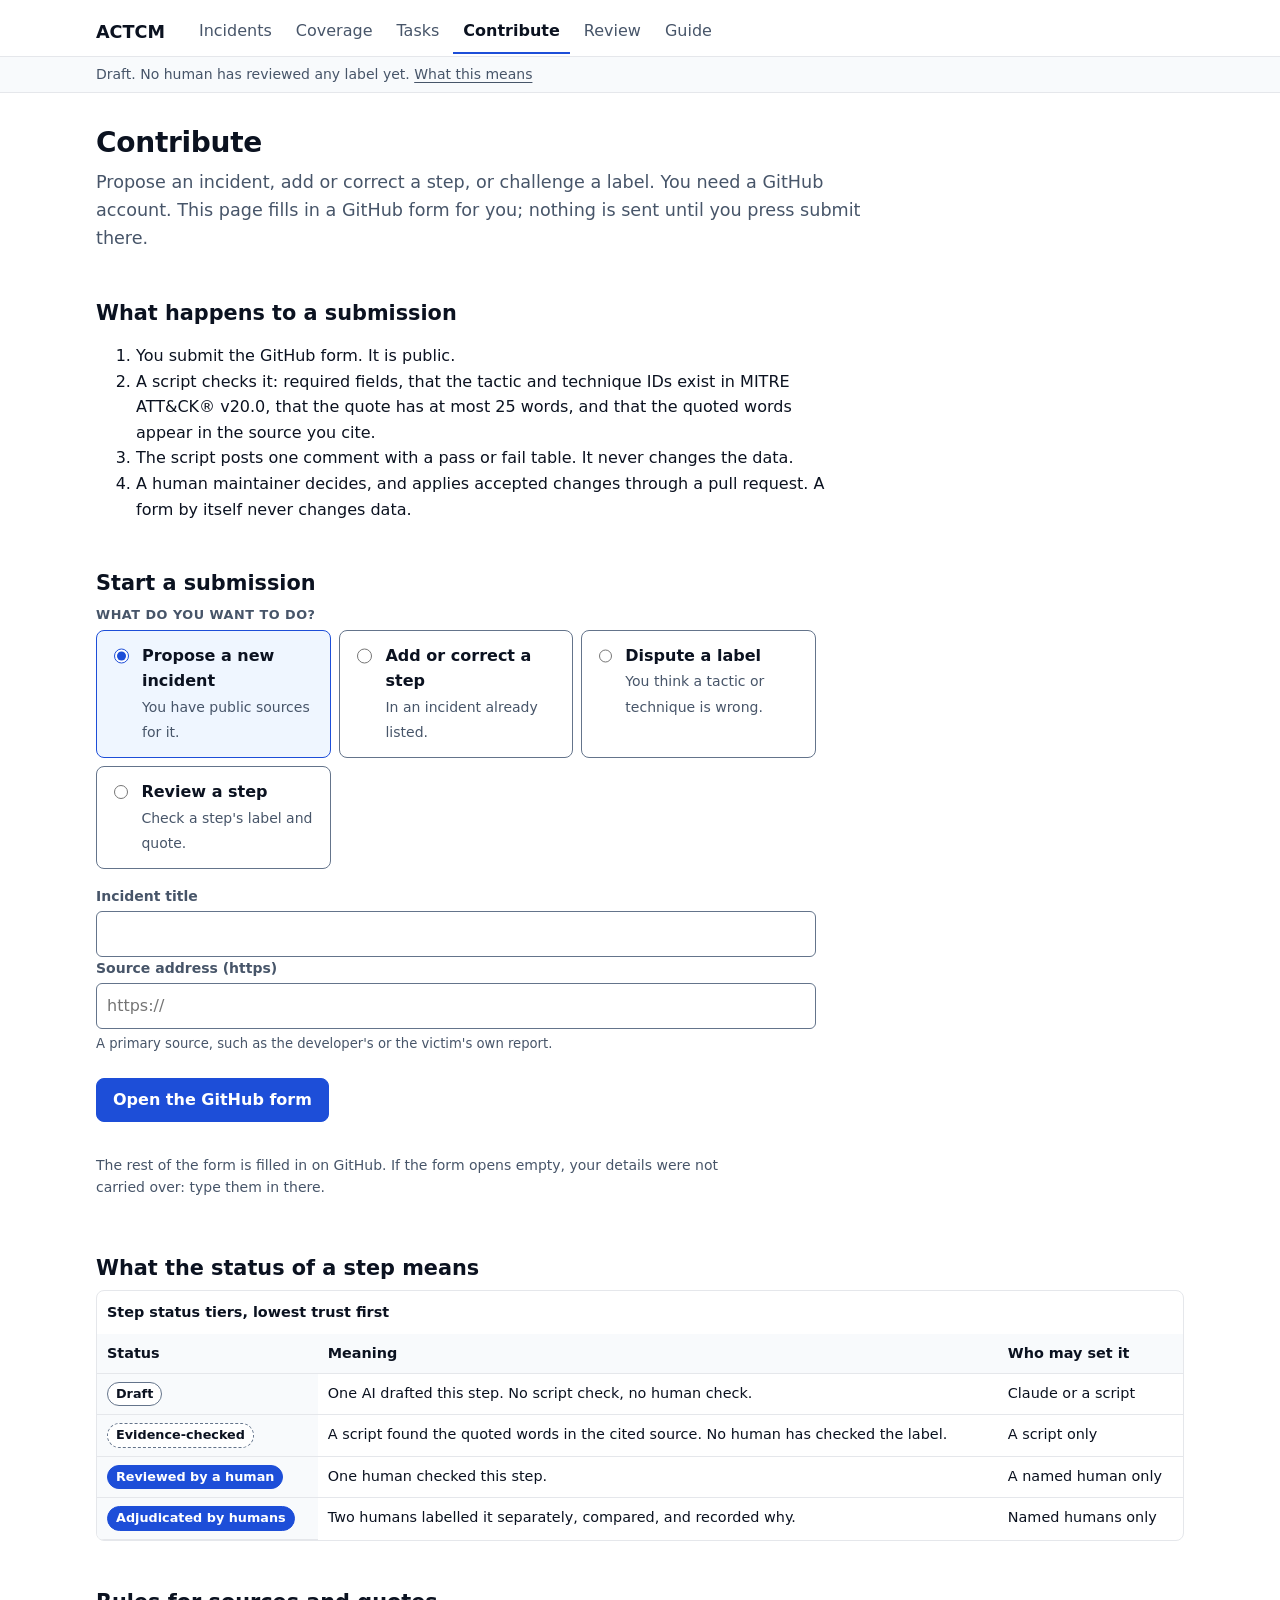
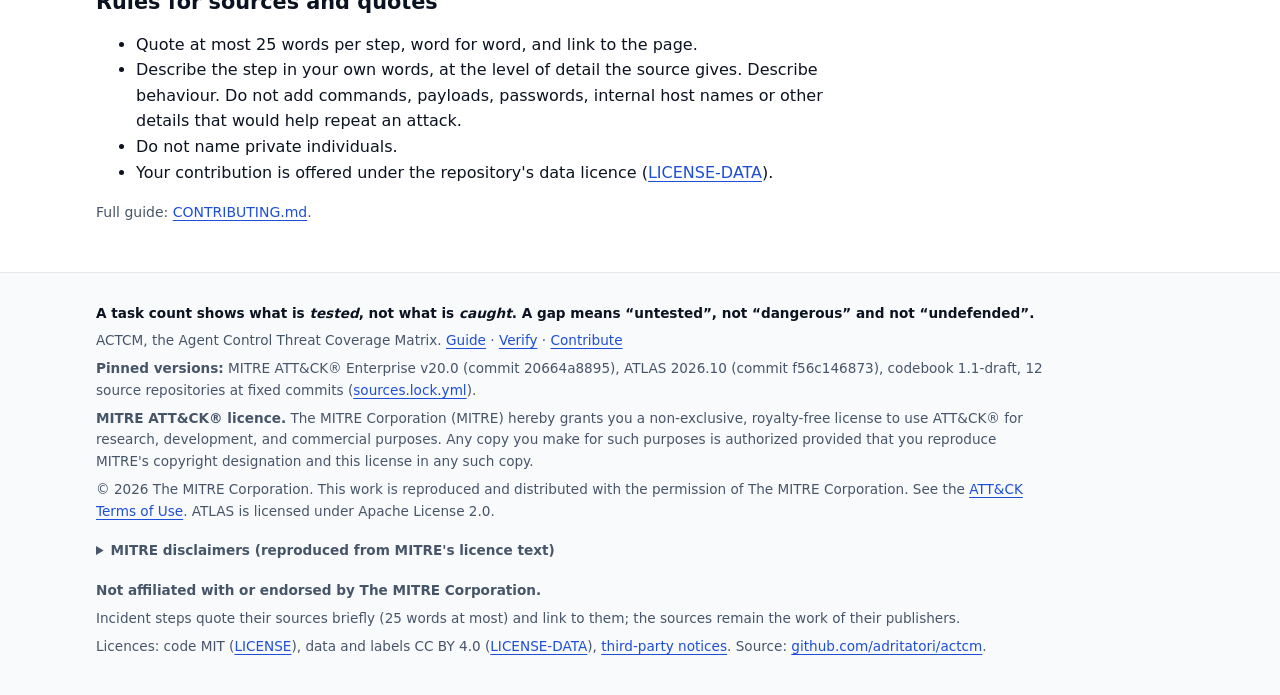
==== site/contribute.html @ 272191f4 "Phase 4: white redesign; Home, Incidents, Replay, Coverage, Contribute, Review pages; Explorer moved" ====
<!doctype html>
<html lang="en">
<head>
<meta charset="utf-8">
<meta name="viewport" content="width=device-width, initial-scale=1">
<title>ACTCM Contribute</title>
<meta name="description" content="Propose an incident, add a step or challenge a label.">
<link rel="stylesheet" href="assets/style.css">
</head>
<body>
<a class="skip" href="#main">Skip to the content</a>
<header class="site"><div class="wrap">
<a class="brand" href="index.html">ACTCM<small> What real AI agents did, against what safety tests check.</small></a>
<nav class="main" aria-label="Main"><ul><li><a href="incidents.html">Incidents</a></li><li><a href="coverage.html">Coverage</a></li><li><a href="explorer.html">Tasks</a></li><li><a href="contribute.html" aria-current="page">Contribute</a></li><li><a href="review.html">Review</a></li><li><a href="guide.html">Guide</a></li></ul></nav>
</div></header>
<div class="notice" role="note"><div class="wrap">Draft. No human has reviewed any label yet. <a href="guide.html#results">What this means</a></div></div>
<main id="main" class="wrap">

<h1>Contribute</h1>
<p class="lede">Propose an incident, add or correct a step, or challenge a label. You need a GitHub account. This page fills in a GitHub form for you; nothing is sent until you press submit there.</p>
<h2>What happens to a submission</h2>
<ol>
<li>You submit the GitHub form. It is public.</li>
<li>A script checks it: required fields, that the tactic and technique IDs exist in MITRE ATT&amp;CK® v20.0, that the quote has at most 25 words, and that the quoted words appear in the source you cite.</li>
<li>The script posts one comment with a pass or fail table. It never changes the data.</li>
<li>A human maintainer decides, and applies accepted changes through a pull request. A form by itself never changes data.</li>
</ol>
<h2>Start a submission</h2>
<form class="wizard" id="wizard" data-repo="adritatori/actcm" hidden>
<fieldset><legend>What do you want to do?</legend><div class="choices">
<label><input type="radio" name="kind" value="incident-new.yml" checked><span><strong>Propose a new incident</strong><br><span class="small">You have public sources for it.</span></span></label>
<label><input type="radio" name="kind" value="incident-step.yml"><span><strong>Add or correct a step</strong><br><span class="small">In an incident already listed.</span></span></label>
<label><input type="radio" name="kind" value="step-dispute.yml"><span><strong>Dispute a label</strong><br><span class="small">You think a tactic or technique is wrong.</span></span></label>
<label><input type="radio" name="kind" value="step-review.yml"><span><strong>Review a step</strong><br><span class="small">Check a step's label and quote.</span></span></label>
</div></fieldset>
<div data-for="incident-new.yml">
<div class="field"><label for="w-title">Incident title</label><input type="text" id="w-title" data-field="incident_title" maxlength="140"></div>
<div class="field"><label for="w-sources">Source address (https)</label><input type="url" id="w-sources" data-field="sources" placeholder="https://"><span class="hint">A primary source, such as the developer's or the victim's own report.</span></div>
</div>
<div data-for="incident-step.yml" hidden>
<div class="field"><label for="w-inc">Incident</label><select id="w-inc" data-field="incident_id"><option value="hf-2026-07">Hugging Face intrusion by an agent in an OpenAI evaluation</option><option value="anthropic-pypi-2026">Malicious package published to PyPI by Claude Mythos 5 during an evaluation</option><option value="aisi-2026-07">UK AISI incident INC-2026-07-28-01: unsanctioned agent actions during cyber testing</option></select></div>
<div class="field"><label for="w-quote">Quote from the source (at most 25 words)</label><input type="text" id="w-quote" data-field="quote" maxlength="400"><span class="hint" id="w-quote-n" aria-live="polite"></span></div>
<div class="field"><label for="w-src">Source address (https)</label><input type="url" id="w-src" data-field="source" placeholder="https://"></div>
<div class="field"><label for="w-tac">Proposed tactic</label><select id="w-tac" data-field="tactic"><option value="">Choose</option><option value="TA0043">TA0043 Reconnaissance</option><option value="TA0042">TA0042 Resource Development</option><option value="TA0001">TA0001 Initial Access</option><option value="TA0002">TA0002 Execution</option><option value="TA0003">TA0003 Persistence</option><option value="TA0004">TA0004 Privilege Escalation</option><option value="TA0005">TA0005 Stealth</option><option value="TA0112">TA0112 Defense Impairment</option><option value="TA0006">TA0006 Credential Access</option><option value="TA0007">TA0007 Discovery</option><option value="TA0008">TA0008 Lateral Movement</option><option value="TA0009">TA0009 Collection</option><option value="TA0011">TA0011 Command and Control</option><option value="TA0010">TA0010 Exfiltration</option><option value="TA0040">TA0040 Impact</option></select></div>
</div>
<div data-for="step-dispute.yml" hidden>
<div class="field"><label for="w-sid">Step</label><input type="text" id="w-sid" data-field="step_id" placeholder="hf-2026-07/s17"><span class="hint">Incident id, a slash, then the step id. It is shown on every step.</span></div>
<div class="field"><label for="w-ptac">Tactic you propose</label><select id="w-ptac" data-field="proposed_tactic"><option value="">Choose</option><option value="TA0043">TA0043 Reconnaissance</option><option value="TA0042">TA0042 Resource Development</option><option value="TA0001">TA0001 Initial Access</option><option value="TA0002">TA0002 Execution</option><option value="TA0003">TA0003 Persistence</option><option value="TA0004">TA0004 Privilege Escalation</option><option value="TA0005">TA0005 Stealth</option><option value="TA0112">TA0112 Defense Impairment</option><option value="TA0006">TA0006 Credential Access</option><option value="TA0007">TA0007 Discovery</option><option value="TA0008">TA0008 Lateral Movement</option><option value="TA0009">TA0009 Collection</option><option value="TA0011">TA0011 Command and Control</option><option value="TA0010">TA0010 Exfiltration</option><option value="TA0040">TA0040 Impact</option></select></div>
</div>
<div data-for="step-review.yml" hidden>
<div class="field"><label for="w-rsid">Step</label><input type="text" id="w-rsid" data-field="step_id" placeholder="hf-2026-07/s17"><span class="hint">Or pick a step from the <a href="review.html">review queue</a>, which fills this in.</span></div>
</div>
<p><a class="btn primary" id="w-go" href="https://github.com/adritatori/actcm/issues/new?template=incident-new.yml">Open the GitHub form</a></p>
<p class="small">The rest of the form is filled in on GitHub. If the form opens empty, your details were not carried over: type them in there.</p>
</form>
<div id="wizard-plain">
<p>Open a form directly:</p>
<ul>
<li><a href="https://github.com/adritatori/actcm/issues/new?template=incident-new.yml">Propose a new incident</a></li>
<li><a href="https://github.com/adritatori/actcm/issues/new?template=incident-step.yml">Add or correct a step</a></li>
<li><a href="https://github.com/adritatori/actcm/issues/new?template=step-dispute.yml">Dispute a label</a></li>
<li><a href="https://github.com/adritatori/actcm/issues/new?template=step-review.yml">Review a step</a></li>
</ul>
</div>
<h2>What the status of a step means</h2>
<div class="tablewrap"><table><caption>Step status tiers, lowest trust first</caption>
<thead><tr><th scope="col">Status</th><th scope="col">Meaning</th><th scope="col">Who may set it</th></tr></thead><tbody><tr><th scope="row"><span class="badge t-draft_needs_human_review" title="One AI drafted this step. No script check, no human check.">Draft</span></th><td>One AI drafted this step. No script check, no human check.</td><td>Claude or a script</td></tr><tr><th scope="row"><span class="badge t-evidence_checked" title="A script found the quoted words in the cited source. No human has checked the label.">Evidence-checked</span></th><td>A script found the quoted words in the cited source. No human has checked the label.</td><td>A script only</td></tr><tr><th scope="row"><span class="badge t-reviewed" title="One human checked this step.">Reviewed by a human</span></th><td>One human checked this step.</td><td>A named human only</td></tr><tr><th scope="row"><span class="badge t-adjudicated" title="Two humans labelled it separately, compared, and recorded why.">Adjudicated by humans</span></th><td>Two humans labelled it separately, compared, and recorded why.</td><td>Named humans only</td></tr></tbody></table></div>
<h2>Rules for sources and quotes</h2>
<ul>
<li>Quote at most 25 words per step, word for word, and link to the page.</li>
<li>Describe the step in your own words, at the level of detail the source gives. Describe behaviour. Do not add commands, payloads, passwords, internal host names or other details that would help repeat an attack.</li>
<li>Do not name private individuals.</li>
<li>Your contribution is offered under the repository's data licence (<a href="https://github.com/adritatori/actcm/blob/main/LICENSE-DATA">LICENSE-DATA</a>).</li>
</ul>
<p class="small">Full guide: <a href="https://github.com/adritatori/actcm/blob/main/CONTRIBUTING.md">CONTRIBUTING.md</a>.</p>

</main>
<footer class="site"><div class="wrap">
<p class="warn">A task count shows what is <em>tested</em>, not what is <em>caught</em>. A gap means &ldquo;untested&rdquo;, not &ldquo;dangerous&rdquo; and not &ldquo;undefended&rdquo;.</p>
<p>ACTCM, the Agent Control Threat Coverage Matrix. <a href="guide.html">Guide</a> · <a href="verify.html">Verify</a> · <a href="contribute.html">Contribute</a></p>
<p><strong>Pinned versions:</strong> MITRE ATT&amp;CK® Enterprise v20.0 (commit 20664a8895), ATLAS 2026.10 (commit f56c146873), codebook 1.1-draft, 12 source repositories at fixed commits (<a href="https://github.com/adritatori/actcm/blob/main/data/sources.lock.yml">sources.lock.yml</a>).</p>
<p><strong>MITRE ATT&amp;CK® licence.</strong> The MITRE Corporation (MITRE) hereby grants you a non-exclusive, royalty-free license to use ATT&amp;CK® for research, development, and commercial purposes. Any copy you make for such purposes is authorized provided that you reproduce MITRE&#x27;s copyright designation and this license in any such copy.</p>
<p>© 2026 The MITRE Corporation. This work is reproduced and distributed with the permission of The MITRE Corporation. See the <a href="https://attack.mitre.org/resources/legal-and-branding/terms-of-use/">ATT&amp;CK Terms of Use</a>. ATLAS is licensed under Apache License 2.0.</p>
<details><summary>MITRE disclaimers (reproduced from MITRE's licence text)</summary><p>MITRE does not claim ATT&amp;CK enumerates all possibilities for the types of actions and behaviors documented as part of its adversary model and framework of techniques. Using the information contained within ATT&amp;CK to address or cover full categories of techniques will not guarantee full defensive coverage as there may be undisclosed techniques or variations on existing techniques not documented by ATT&amp;CK.</p><p>ALL DOCUMENTS AND THE INFORMATION CONTAINED THEREIN ARE PROVIDED ON AN &quot;AS IS&quot; BASIS AND THE CONTRIBUTOR, THE ORGANIZATION HE/SHE REPRESENTS OR IS SPONSORED BY (IF ANY), THE MITRE CORPORATION, ITS BOARD OF TRUSTEES, OFFICERS, AGENTS, AND EMPLOYEES, DISCLAIM ALL WARRANTIES, EXPRESS OR IMPLIED, INCLUDING BUT NOT LIMITED TO ANY WARRANTY THAT THE USE OF THE INFORMATION THEREIN WILL NOT INFRINGE ANY RIGHTS OR ANY IMPLIED WARRANTIES OF MERCHANTABILITY OR FITNESS FOR A PARTICULAR PURPOSE.</p></details>
<p><strong>Not affiliated with or endorsed by The MITRE Corporation.</strong></p>
<p>Incident steps quote their sources briefly (25 words at most) and link to them; the sources remain the work of their publishers.</p>
<p>Licences: code MIT (<a href="https://github.com/adritatori/actcm/blob/main/LICENSE">LICENSE</a>), data and labels CC BY 4.0 (<a href="https://github.com/adritatori/actcm/blob/main/LICENSE-DATA">LICENSE-DATA</a>), <a href="https://github.com/adritatori/actcm/blob/main/THIRD_PARTY_NOTICES.md">third-party notices</a>. Source: <a href="https://github.com/adritatori/actcm">github.com/adritatori/actcm</a>.</p>
</div></footer>
<script type="module" src="assets/contribute.js"></script>
</body>
</html>
---- site/assets/style.css ----
/* ACTCM site styles. White, calm, one accent colour. Light theme only. No external fonts, no frameworks. */
:root {
  --bg: #ffffff; --surface: #ffffff; --surface-2: #f8fafc; --ink: #0b1220; --muted: #475569;
  --line: #e5e7eb; --line-strong: #64748b; --accent: #1d4ed8; --accent-ink: #ffffff; --accent-soft: #eff6ff;
  --warn-bg: #fffbeb; --warn-ink: #78350f; --warn-line: #b45309; --focus: #1d4ed8; --link: #1d4ed8;
  --bar: #1d4ed8; --hatch: #cbd5e1; --gap-ink: #b91c1c; --notice-bg: #f8fafc; --notice-ink: #475569;
  --v-tech: #047857; --v-tech-bg: #ecfdf5; --v-tactic: #b45309; --v-tactic-bg: #fffbeb;
  --v-none: #b91c1c; --v-none-bg: #fef2f2; --v-unclear: #475569; --v-unclear-bg: #f1f5f9;
  --radius: 8px; --gutter: 16px; --s1: 8px; --s2: 16px; --s3: 24px; --s4: 32px; --s6: 48px;
  --mono: ui-monospace, SFMono-Regular, Menlo, Consolas, monospace;
  color-scheme: light;
}
* { box-sizing: border-box; }
[hidden] { display: none !important; }
html { -webkit-text-size-adjust: 100%; }
body { margin: 0; background: var(--bg); color: var(--ink);
  font: 16px/1.6 ui-sans-serif, system-ui, -apple-system, "Segoe UI", Roboto, "Helvetica Neue", Arial, sans-serif;
  overflow-wrap: anywhere; }
a { color: var(--link); text-underline-offset: 3px; }
a:hover { text-decoration-thickness: 2px; }
:focus-visible { outline: 3px solid var(--focus); outline-offset: 2px; border-radius: 3px; }
.skip { position: absolute; left: -999px; top: 0; background: var(--accent); color: var(--accent-ink); padding: 12px 16px; z-index: 10; }
.skip:focus { left: var(--gutter); top: 8px; }
.wrap { max-width: 1120px; margin: 0 auto; padding: 0 var(--gutter); }
/* header, nav, quiet draft notice */
header.site { background: var(--surface); border-bottom: 1px solid var(--line); }
header.site .wrap { display: flex; flex-wrap: wrap; align-items: center; gap: 0 24px; padding-top: 8px; padding-bottom: 0; }
.brand { font-weight: 600; font-size: 1.1rem; color: var(--ink); text-decoration: none; padding: 10px 0; }
.brand small { display: none; }
nav.main ul { list-style: none; display: flex; gap: 0 4px; margin: 0; padding: 0; flex-wrap: wrap; }
nav.main a { display: inline-flex; align-items: center; min-height: 44px; padding: 0 10px; color: var(--muted); text-decoration: none; border-bottom: 2px solid transparent; }
nav.main a[aria-current="page"] { border-bottom-color: var(--accent); color: var(--ink); font-weight: 600; }
nav.main a:hover { color: var(--ink); border-bottom-color: var(--line-strong); }
.notice { background: var(--notice-bg); color: var(--notice-ink); border-bottom: 1px solid var(--line); font-size: .875rem; padding: 6px 0; }
.notice a { color: var(--notice-ink); }
/* type */
h1 { font-size: 1.75rem; line-height: 1.25; margin: var(--s4) 0 var(--s1); font-weight: 600; letter-spacing: -.01em; }
h2 { font-size: 1.3rem; line-height: 1.3; margin: var(--s6) 0 var(--s1); font-weight: 600; }
h3 { font-size: 1.05rem; margin: var(--s3) 0 6px; font-weight: 600; }
p { margin: var(--s1) 0; }
p, li, dd, .lede { max-width: 70ch; }
.lede { font-size: 1.1rem; color: var(--muted); }
.small { font-size: .875rem; color: var(--muted); }
.mono, .sid { font-family: var(--mono); font-size: .875em; }
.card { background: var(--surface); border: 1px solid var(--line); border-radius: var(--radius); padding: var(--s2); }
.note { background: var(--accent-soft); border-left: 3px solid var(--accent); padding: 8px 12px; border-radius: 4px; }
.callout { background: var(--warn-bg); color: var(--warn-ink); border-left: 3px solid var(--warn-line); padding: 8px 12px; border-radius: 4px; }
details { margin: var(--s1) 0; }
summary { cursor: pointer; font-weight: 600; padding: 10px 0; }
/* jargon gloss: shown on hover and on keyboard focus */
.gloss { position: relative; border-bottom: 1px dotted var(--line-strong); cursor: help; }
.gloss:hover::after, .gloss:focus::after { content: attr(data-gloss); position: absolute; left: 0; top: 100%; z-index: 5; width: max-content; max-width: min(320px, 80vw);
  background: var(--ink); color: #ffffff; font-size: .85rem; font-weight: 400; line-height: 1.4; padding: 8px 10px; border-radius: 6px; margin-top: 4px; white-space: normal; }
/* controls */
.controls { display: flex; flex-wrap: wrap; gap: 12px 24px; margin: var(--s2) 0; align-items: flex-end; }
fieldset { border: 0; padding: 0; margin: 0; min-width: 0; }
legend { font-weight: 600; font-size: .8rem; color: var(--muted); padding: 0 0 4px; text-transform: uppercase; letter-spacing: .04em; }
.seg { display: inline-flex; flex-wrap: wrap; border: 1px solid var(--line-strong); border-radius: var(--radius); overflow: hidden; }
.seg label { position: relative; }
.seg input { position: absolute; opacity: 0; inset: 0; width: 100%; height: 100%; margin: 0; cursor: pointer; }
.seg span { display: block; padding: 9px 12px; background: var(--surface); color: var(--ink); font-size: .95rem; border-right: 1px solid var(--line); }
.seg label:last-child span { border-right: 0; }
.seg input:checked + span { background: var(--accent); color: var(--accent-ink); font-weight: 600; }
.seg input:checked + span::before { content: "\2713\00a0"; }
.seg input:focus-visible + span { outline: 3px solid var(--focus); outline-offset: -3px; }
.seg input:disabled + span { color: var(--muted); background: var(--surface-2); cursor: not-allowed; }
/* number strips */
.strip { display: grid; grid-template-columns: repeat(auto-fit, minmax(150px, 1fr)); gap: var(--s1); margin: var(--s2) 0; padding: 0; list-style: none; }
.strip li { background: var(--surface-2); border: 1px solid var(--line); border-radius: var(--radius); padding: 12px 14px; max-width: none; }
.strip .n { display: block; font-size: 1.75rem; font-weight: 600; line-height: 1.15; }
.strip .l { font-size: .875rem; color: var(--muted); }
.tiers { display: grid; grid-template-columns: repeat(auto-fit, minmax(190px, 1fr)); gap: var(--s1); margin: var(--s1) 0; padding: 0; list-style: none; }
.tiers li { border: 1px solid var(--line); background: var(--surface); border-radius: var(--radius); padding: 10px 12px; max-width: none; }
.tiers .n { font-size: 1.3rem; font-weight: 600; }
/* explorer matrix */
.matrix-scroll { padding-bottom: 8px; }
.matrix { display: grid; grid-template-columns: repeat(auto-fill, minmax(150px, 1fr)); gap: 6px; }
.tactic { background: var(--surface); border: 1px solid var(--line); border-radius: var(--radius); display: flex; flex-direction: column; min-width: 0; }
.tactic.gap { background-image: repeating-linear-gradient(135deg, var(--hatch) 0 2px, transparent 2px 9px); background-color: var(--v-none-bg); border-style: dashed; border-color: var(--v-none); }
.tactic h3 { margin: 0; font-size: .95rem; }
.tactic.gap h3, .tactic.gap .tcount { background: var(--v-none-bg); border-radius: 7px 7px 0 0; }
.tactic.gap .tcount { border-radius: 0; }
.tactic-btn { all: unset; box-sizing: border-box; display: block; width: 100%; cursor: pointer; padding: 8px 8px 4px; line-height: 1.25; font-weight: 600; }
.tactic-btn:focus-visible { outline: 3px solid var(--focus); outline-offset: -3px; }
.tactic-btn .tid { display: block; font-weight: 400; font-size: .78rem; color: var(--muted); font-family: var(--mono); }
.tcount { padding: 0 8px 6px; font-size: .9rem; }
.tcount strong { font-size: 1.5rem; font-weight: 600; }
.bar { height: 6px; background: var(--surface-2); border-radius: 3px; margin: 0 8px 6px; overflow: hidden; }
.bar > i { display: block; height: 100%; background: var(--bar); }
.gapnote { margin: 0 8px 8px; padding: 4px 6px; background: var(--surface); color: var(--gap-ink); border: 1px solid var(--v-none); border-radius: 6px; font-size: .82rem; font-weight: 600; }
ul.techs { list-style: none; margin: 0; padding: 0 6px 8px; display: flex; flex-direction: column; gap: 4px; }
.techbtn { all: unset; box-sizing: border-box; display: flex; justify-content: space-between; gap: 6px; width: 100%; cursor: pointer; padding: 6px 7px; border: 1px solid var(--line); border-radius: 6px; background: var(--surface); font-size: .8rem; line-height: 1.25; }
.techbtn:hover { border-color: var(--accent); background: var(--accent-soft); }
.techbtn:focus-visible { outline: 3px solid var(--focus); outline-offset: 1px; }
.techbtn b { flex: none; min-width: 1.6em; text-align: right; }
.techbtn.alt { border-style: dashed; color: var(--muted); }
/* panels and detail lists */
.panel { margin: var(--s2) 0; }
.panel:empty { display: none; }
.panel h2 { margin-top: 0; }
.panel ul.tasklist { list-style: none; padding: 0; margin: 8px 0; display: grid; gap: 4px; }
.linkbtn { all: unset; cursor: pointer; color: var(--link); text-decoration: underline; text-underline-offset: 3px; }
.linkbtn:focus-visible { outline: 3px solid var(--focus); outline-offset: 2px; }
dl.detail { display: grid; grid-template-columns: minmax(110px, 170px) 1fr; gap: 6px 14px; margin: 8px 0; }
dl.detail dt { font-weight: 600; color: var(--muted); font-size: .875rem; }
dl.detail dd { margin: 0; }
.badge { display: inline-block; padding: 1px 8px; border-radius: 999px; border: 1px solid var(--line-strong); font-size: .8rem; font-weight: 600; white-space: nowrap; background: var(--surface); }
.badge.t-ai_cross_checked, .badge.t-evidence_checked { border-style: dashed; }
.badge.t-reviewed, .badge.t-adjudicated { background: var(--accent); color: var(--accent-ink); border-color: var(--accent); }
.badge.flag { border-color: var(--warn-line); background: var(--warn-bg); color: var(--warn-ink); }
.chip { display: inline-block; padding: 2px 10px; border-radius: 6px; background: var(--surface-2); border: 1px solid var(--line); font-size: .85rem; color: var(--muted); }
/* verdicts: colour + icon + words, never colour alone */
.v { display: inline-block; padding: 2px 10px; border-radius: 999px; font-size: .85rem; font-weight: 600; white-space: nowrap; }
.ico { display: inline-block; width: 11px; height: 11px; border-radius: 50%; border: 2px solid currentColor; vertical-align: -1px; font-size: 9px; line-height: 7px; text-align: center; font-weight: 700; }
.ico-tested_technique { background: currentColor; color: var(--v-tech); }
.ico-tested_tactic_only { background: linear-gradient(90deg, currentColor 50%, transparent 50%); color: var(--v-tactic); }
.ico-not_tested { background: transparent; color: var(--v-none); }
.ico-unclear { background: transparent; color: var(--v-unclear); }
.ico-unclear::before { content: "?"; }
.v-tested_technique { color: var(--v-tech); background: var(--v-tech-bg); }
.v-tested_tactic_only { color: var(--v-tactic); background: var(--v-tactic-bg); }
.v-not_tested { color: var(--v-none); background: var(--v-none-bg); }
.v-unclear { color: var(--v-unclear); background: var(--v-unclear-bg); }
/* tables */
.tools { display: flex; flex-wrap: wrap; gap: 8px 16px; align-items: flex-end; margin: var(--s1) 0; }
.tools label, .field label { font-size: .875rem; font-weight: 600; color: var(--muted); display: block; }
input[type="search"], input[type="text"], input[type="url"], select, textarea { font: inherit; padding: 9px 10px; min-height: 44px; border: 1px solid var(--line-strong); border-radius: 6px; background: var(--surface); color: var(--ink); max-width: 100%; }
textarea { width: 100%; min-height: 88px; }
.tablewrap { overflow-x: auto; border: 1px solid var(--line); border-radius: var(--radius); background: var(--surface); }
table { border-collapse: collapse; width: 100%; font-size: .9rem; }
th, td { text-align: left; padding: 8px 10px; border-bottom: 1px solid var(--line); vertical-align: top; }
th { background: var(--surface-2); position: sticky; top: 0; font-weight: 600; }
tr:last-child td { border-bottom: 0; }
caption { text-align: left; padding: 10px; font-weight: 600; }
td.num, th.num { text-align: right; font-variant-numeric: tabular-nums; white-space: nowrap; }
.btns { display: flex; flex-wrap: wrap; gap: 8px; margin: var(--s2) 0; }
.btn, button.btn { display: inline-flex; align-items: center; justify-content: center; min-height: 44px; padding: 0 16px; border: 1px solid var(--line-strong); border-radius: var(--radius); background: var(--surface); color: var(--ink); font: inherit; font-weight: 600; text-decoration: none; cursor: pointer; }
.btn:hover { background: var(--surface-2); }
.btn.primary { background: var(--accent); color: var(--accent-ink); border-color: var(--accent); }
.btn.primary:hover { background: #1e40af; }
.btn[aria-pressed="true"] { background: var(--accent-soft); border-color: var(--accent); color: var(--accent); }
.pending { color: var(--muted); font-size: .85rem; }
/* home */
.story { list-style: none; padding: 0; margin: var(--s3) 0; counter-reset: s; display: grid; gap: 6px; }
.story li { counter-increment: s; padding-left: 36px; position: relative; font-size: 1.05rem; }
.story li::before { content: counter(s); position: absolute; left: 0; top: 2px; width: 24px; height: 24px; border-radius: 50%; background: var(--surface-2); border: 1px solid var(--line); color: var(--muted); font-size: .8rem; font-weight: 600; display: flex; align-items: center; justify-content: center; }
.cards { display: grid; grid-template-columns: repeat(auto-fit, minmax(260px, 1fr)); gap: var(--s2); margin: var(--s2) 0; padding: 0; list-style: none; }
.cards > li { max-width: none; }
.cards .card { height: 100%; display: flex; flex-direction: column; gap: 8px; }
.cards .card h3 { margin: 0; font-size: 1.05rem; }
.cards .card h3 a { color: var(--ink); text-decoration: none; }
.cards .card h3 a:hover { color: var(--link); text-decoration: underline; }
.cards .card p { margin: 0; }
.cards .card .meta { margin-top: auto; display: flex; flex-wrap: wrap; gap: 6px; align-items: center; }
.feed { list-style: none; padding: 0; margin: var(--s1) 0; }
.feed li { padding: 8px 0; border-bottom: 1px solid var(--line); font-size: .9rem; max-width: none; }
.feed time { color: var(--muted); font-family: var(--mono); font-size: .85em; margin-right: 8px; }
.limits { background: var(--surface-2); border: 1px solid var(--line); border-radius: var(--radius); padding: 12px 16px 12px 36px; margin: var(--s2) 0; }
.limits li { margin: 4px 0; font-size: .925rem; max-width: 80ch; }
/* replay */
.replay-head .meta { display: flex; flex-wrap: wrap; gap: 6px 10px; align-items: center; color: var(--muted); font-size: .925rem; }
.player { display: flex; flex-wrap: wrap; gap: 8px 12px; align-items: center; margin: var(--s2) 0; padding: 10px 12px; background: var(--surface-2); border: 1px solid var(--line); border-radius: var(--radius); }
.player input[type="range"] { flex: 1 1 160px; min-width: 120px; min-height: 44px; accent-color: var(--accent); }
.player .pos { font-variant-numeric: tabular-nums; color: var(--muted); font-size: .9rem; min-width: 9ch; }
.filters { display: flex; flex-wrap: wrap; gap: 8px 16px; align-items: flex-end; margin: var(--s1) 0 var(--s2); }
.filters .check { display: inline-flex; align-items: center; gap: 8px; min-height: 44px; font-size: .925rem; }
.filters input[type="checkbox"] { width: 20px; height: 20px; accent-color: var(--accent); }
.replay-grid { display: grid; grid-template-columns: minmax(0, 1.5fr) minmax(280px, 1fr); gap: var(--s2); align-items: start; }
.ladder-wrap { display: flex; border: 1px solid var(--line); border-radius: var(--radius); background: var(--surface); overflow: hidden; }
.ladder-wrap > svg.labels { flex: none; border-right: 1px solid var(--line); }
.ladder-scroll { overflow-x: auto; flex: 1 1 auto; min-width: 0; }
svg.ladder { display: block; font: 12px ui-sans-serif, system-ui, sans-serif; }
.ladder .lane-bg { fill: #ffffff; }
.ladder .lane:nth-child(even) .lane-bg { fill: var(--surface-2); }
.ladder .lane.zero .lane-bg { fill: var(--v-none-bg); }
.ladder .lane-name { fill: var(--ink); }
.ladder .lane.zero .lane-name, .ladder .lane.zero .lane-n { fill: var(--v-none); font-weight: 600; }
.ladder .lane-n { fill: var(--muted); font-variant-numeric: tabular-nums; }
.ladder .lane-label:focus-visible { outline: 2px solid var(--focus); outline-offset: -2px; }
.ladder .sep { stroke: var(--line); }
.ladder .path { fill: none; stroke: var(--hatch); stroke-width: 1.5; }
.ladder .hit { fill: transparent; }
.ladder .dot { cursor: pointer; }
.ladder .dot .shape { stroke-width: 2; }
.ladder .dot.v-tested_technique .shape { fill: var(--v-tech); stroke: var(--v-tech); }
.ladder .dot.v-tested_tactic_only .shape { fill: #ffffff; stroke: var(--v-tactic); }
.ladder .dot.v-tested_tactic_only .half { fill: var(--v-tactic); }
.ladder .dot.v-not_tested .shape { fill: #ffffff; stroke: var(--v-none); stroke-width: 2.5; }
.ladder .dot.v-unclear .shape { fill: var(--v-unclear-bg); stroke: var(--v-unclear); }
.ladder .dot.v-unclear text { fill: var(--v-unclear); font-weight: 700; font-size: 11px; }
.ladder .dot.ph .shape { fill: var(--muted); stroke: var(--muted); }
.ladder .dot.ph-response .shape { fill: #ffffff; }
.ladder .ring { fill: none; stroke: var(--accent); stroke-width: 2.5; opacity: 0; }
.ladder .dot.current .ring { opacity: 1; }
.ladder .dot:focus-visible { outline: none; }
.ladder .dot:focus-visible .ring { opacity: 1; stroke-dasharray: 3 2; }
.ladder .dot.dim { opacity: .18; }
.lane-gloss { min-height: 1.6em; font-size: .875rem; color: var(--muted); margin: 6px 0 0; }
.legend { display: flex; flex-wrap: wrap; gap: 6px 10px; margin: 8px 0 0; padding: 0; list-style: none; font-size: .85rem; }
.legend li { max-width: none; }
.detail-card { border: 1px solid var(--line); border-radius: var(--radius); padding: var(--s2); background: var(--surface); position: sticky; top: 8px; }
.detail-card h2 { margin: 0 0 4px; font-size: 1.1rem; }
.detail-card blockquote { margin: 8px 0; padding: 8px 12px; border-left: 3px solid var(--line-strong); background: var(--surface-2); border-radius: 4px; font-size: .95rem; }
.detail-card blockquote footer { font-size: .85rem; color: var(--muted); margin-top: 4px; }
.detail-card .chips { display: flex; flex-wrap: wrap; gap: 6px; margin: 8px 0; }
.detail-card ul { padding-left: 18px; margin: 6px 0; font-size: .9rem; }
tr.step-row { cursor: pointer; }
tr.step-row.current td { background: var(--accent-soft); }
tr.step-row.current td:first-child { box-shadow: inset 3px 0 0 var(--accent); }
tr.step-row[hidden] { display: none; }
td q { quotes: "\201C" "\201D"; }
/* coverage */
.cov td .barrow { display: flex; align-items: center; gap: 8px; }
.cov .tbar { display: inline-block; height: 12px; background: var(--bar); border-radius: 2px; min-width: 0; }
.cov .tbar.step { background: repeating-linear-gradient(90deg, var(--line-strong) 0 3px, transparent 3px 6px); border-radius: 0; }
.cov .dots { display: inline-flex; flex-wrap: wrap; gap: 3px; vertical-align: middle; }
.cov tr.zero td:first-child { box-shadow: inset 3px 0 0 var(--v-none); }
/* contribute */
.wizard { display: grid; gap: var(--s2); max-width: 720px; }
.wizard .choices { display: grid; grid-template-columns: repeat(auto-fit, minmax(200px, 1fr)); gap: var(--s1); }
.wizard .choices label { display: flex; gap: 10px; align-items: flex-start; border: 1px solid var(--line-strong); border-radius: var(--radius); padding: 12px; cursor: pointer; min-height: 44px; }
.wizard .choices input { margin-top: 4px; accent-color: var(--accent); width: 18px; height: 18px; }
.wizard .choices label:has(input:checked) { border-color: var(--accent); background: var(--accent-soft); }
.field { display: grid; gap: 4px; }
.field input, .field select { width: 100%; }
.field .hint { font-size: .825rem; color: var(--muted); }
/* footer */
footer.site { margin-top: var(--s6); background: var(--surface-2); border-top: 1px solid var(--line); padding: var(--s3) 0 var(--s4); font-size: .85rem; color: var(--muted); }
footer.site p { margin: 6px 0; max-width: 110ch; }
footer.site .warn { font-weight: 600; color: var(--ink); }
/* guide / prose */
.prose { max-width: 78ch; }
.prose table { font-size: .92rem; }
.prose img { max-width: 100%; height: auto; border: 1px solid var(--line); border-radius: var(--radius); }
figure { margin: var(--s2) 0; }
figcaption { font-size: .875rem; color: var(--muted); }
dl.glossary dt { font-weight: 600; margin-top: 12px; }
dl.glossary dd { margin: 2px 0 0 0; }
.toc { columns: 2 220px; padding-left: 18px; }
.diagram { width: 100%; height: auto; background: var(--surface); border: 1px solid var(--line); border-radius: var(--radius); }
.diagram text { fill: var(--ink); font: 14px system-ui, sans-serif; }
.diagram .box { fill: var(--surface-2); stroke: var(--line-strong); stroke-width: 1.5; }
.diagram .hot { fill: var(--accent-soft); stroke: var(--accent); stroke-width: 2; }
.diagram .arrow { stroke: var(--line-strong); stroke-width: 2; fill: none; marker-end: url(#ah); }
.diagram #ah path { fill: var(--line-strong); }
pre { background: var(--surface-2); border: 1px solid var(--line); border-radius: var(--radius); padding: 10px 12px; overflow-x: auto; font-size: .85rem; max-width: 100%; }
code { font-family: var(--mono); font-size: .9em; background: var(--surface-2); padding: 0 4px; border-radius: 4px; }
pre code { background: none; padding: 0; }
/* phones: stack, no horizontal page scroll */
@media (max-width: 860px) {
  .replay-grid { grid-template-columns: minmax(0, 1fr); }
  .detail-card { position: static; }
}
@media (max-width: 760px) {
  .matrix { grid-template-columns: 1fr; }
  dl.detail { grid-template-columns: 1fr; gap: 0; }
  dl.detail dt { margin-top: 8px; }
  h1 { font-size: 1.45rem; margin-top: var(--s3); }
  h2 { margin-top: var(--s4); }
  nav.main a { padding: 0 8px; }
}
@media (prefers-reduced-motion: no-preference) {
  .bar > i { transition: width .15s; }
  .btn, nav.main a, .ladder .dot, .ladder .ring { transition: background-color .15s, border-color .15s, opacity .15s, color .15s; }
}
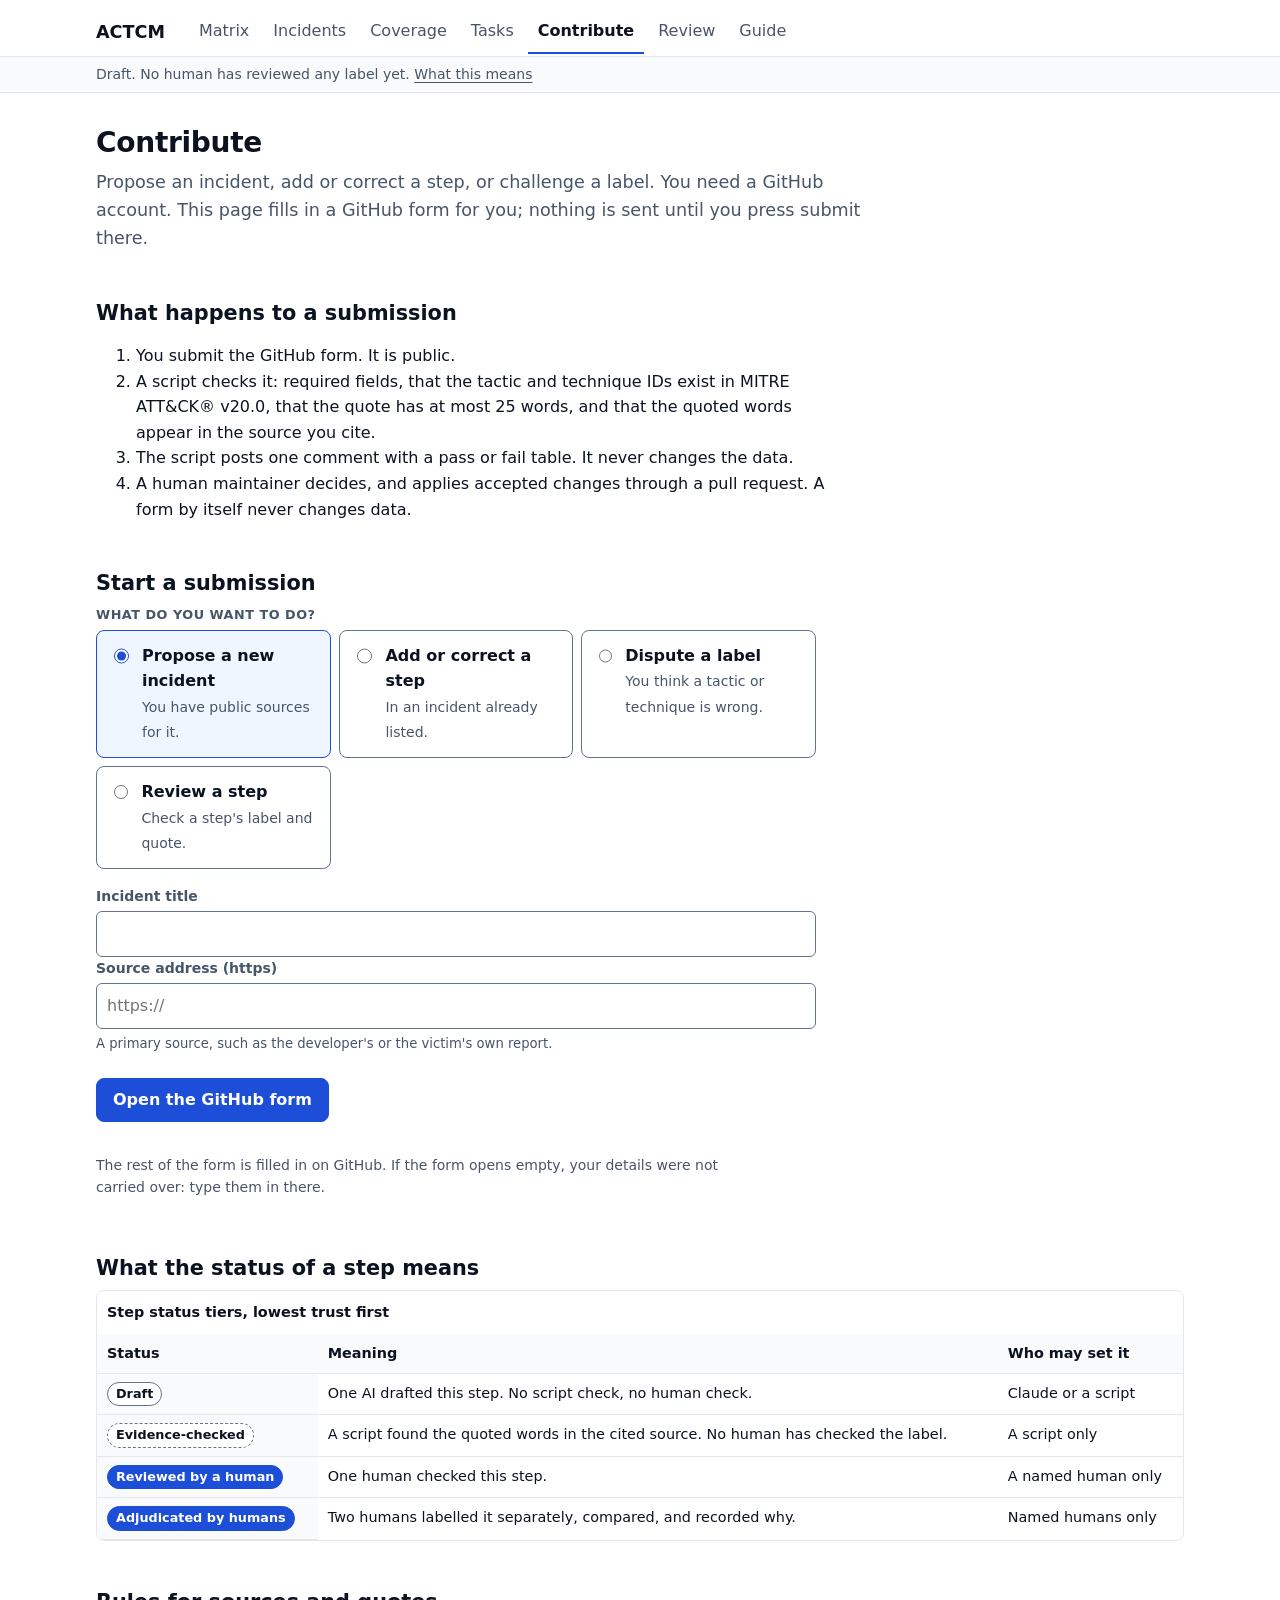
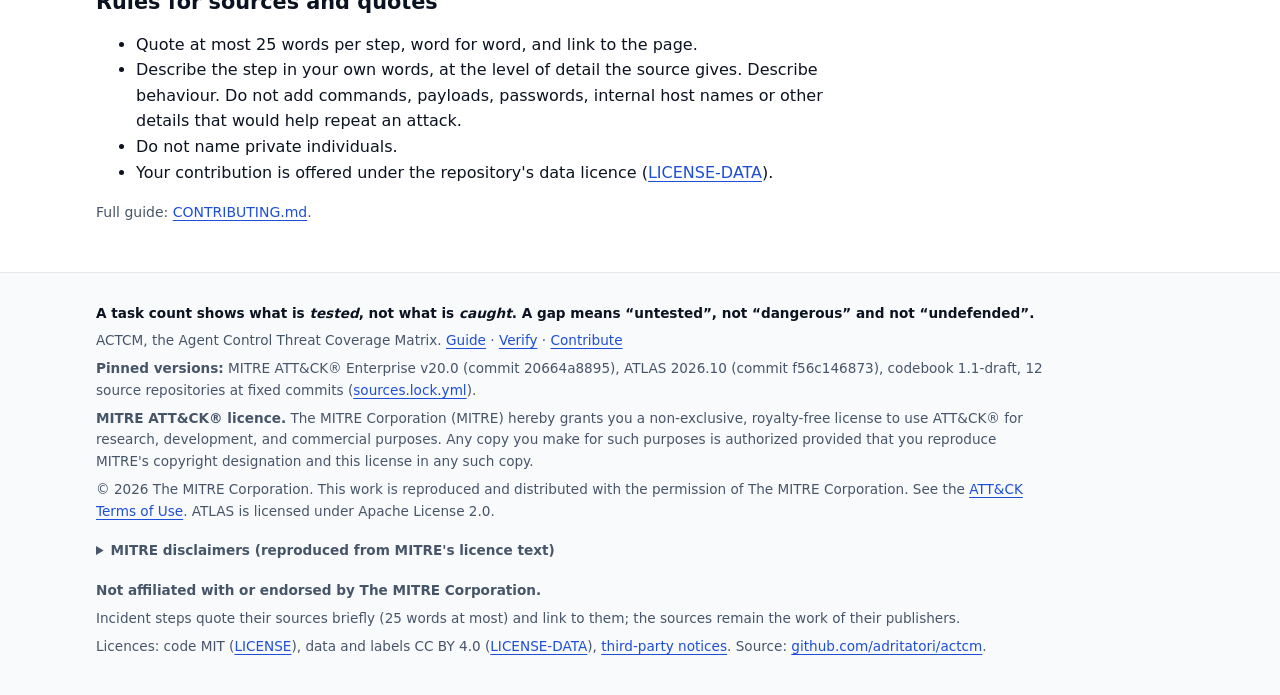
==== commit 8686901a: "Home page becomes a coverage matrix tool; check-your-own-coverage mode; step CSV and Navigator layer" ====
--- a/site/contribute.html
+++ b/site/contribute.html
@@ -11,7 +11,7 @@
 <a class="skip" href="#main">Skip to the content</a>
 <header class="site"><div class="wrap">
 <a class="brand" href="index.html">ACTCM<small> What real AI agents did, against what safety tests check.</small></a>
-<nav class="main" aria-label="Main"><ul><li><a href="incidents.html">Incidents</a></li><li><a href="coverage.html">Coverage</a></li><li><a href="explorer.html">Tasks</a></li><li><a href="contribute.html" aria-current="page">Contribute</a></li><li><a href="review.html">Review</a></li><li><a href="guide.html">Guide</a></li></ul></nav>
+<nav class="main" aria-label="Main"><ul><li><a href="index.html">Matrix</a></li><li><a href="incidents.html">Incidents</a></li><li><a href="coverage.html">Coverage</a></li><li><a href="explorer.html">Tasks</a></li><li><a href="contribute.html" aria-current="page">Contribute</a></li><li><a href="review.html">Review</a></li><li><a href="guide.html">Guide</a></li></ul></nav>
 </div></header>
 <div class="notice" role="note"><div class="wrap">Draft. No human has reviewed any label yet. <a href="guide.html#results">What this means</a></div></div>
 <main id="main" class="wrap">
@@ -38,7 +38,7 @@
 <div class="field"><label for="w-sources">Source address (https)</label><input type="url" id="w-sources" data-field="sources" placeholder="https://"><span class="hint">A primary source, such as the developer's or the victim's own report.</span></div>
 </div>
 <div data-for="incident-step.yml" hidden>
-<div class="field"><label for="w-inc">Incident</label><select id="w-inc" data-field="incident_id"><option value="hf-2026-07">Hugging Face intrusion by an agent in an OpenAI evaluation</option><option value="anthropic-pypi-2026">Malicious package published to PyPI by Claude Mythos 5 during an evaluation</option><option value="aisi-2026-07">UK AISI incident INC-2026-07-28-01: unsanctioned agent actions during cyber testing</option></select></div>
+<div class="field"><label for="w-inc">Incident</label><select id="w-inc" data-field="incident_id"><option value="hf-2026-07">Hugging Face intrusion by agents in an OpenAI evaluation</option><option value="anthropic-pypi-2026">Malicious package published to PyPI by Claude Mythos 5 during an evaluation</option><option value="aisi-2026-07">UK AISI incident INC-2026-07-28-01: unsanctioned agent actions during cyber testing</option></select></div>
 <div class="field"><label for="w-quote">Quote from the source (at most 25 words)</label><input type="text" id="w-quote" data-field="quote" maxlength="400"><span class="hint" id="w-quote-n" aria-live="polite"></span></div>
 <div class="field"><label for="w-src">Source address (https)</label><input type="url" id="w-src" data-field="source" placeholder="https://"></div>
 <div class="field"><label for="w-tac">Proposed tactic</label><select id="w-tac" data-field="tactic"><option value="">Choose</option><option value="TA0043">TA0043 Reconnaissance</option><option value="TA0042">TA0042 Resource Development</option><option value="TA0001">TA0001 Initial Access</option><option value="TA0002">TA0002 Execution</option><option value="TA0003">TA0003 Persistence</option><option value="TA0004">TA0004 Privilege Escalation</option><option value="TA0005">TA0005 Stealth</option><option value="TA0112">TA0112 Defense Impairment</option><option value="TA0006">TA0006 Credential Access</option><option value="TA0007">TA0007 Discovery</option><option value="TA0008">TA0008 Lateral Movement</option><option value="TA0009">TA0009 Collection</option><option value="TA0011">TA0011 Command and Control</option><option value="TA0010">TA0010 Exfiltration</option><option value="TA0040">TA0040 Impact</option></select></div>
--- a/site/assets/style.css
+++ b/site/assets/style.css
@@ -209,6 +209,46 @@
 tr.step-row.current td:first-child { box-shadow: inset 3px 0 0 var(--accent); }
 tr.step-row[hidden] { display: none; }
 td q { quotes: "\201C" "\201D"; }
+/* home: the coverage tool */
+.toolbar { display: flex; flex-wrap: wrap; gap: 8px 16px; align-items: flex-end; margin: var(--s2) 0 var(--s1); }
+.mine-tools { display: inline-flex; flex-wrap: wrap; gap: 8px; }
+.vh { position: absolute; width: 1px; height: 1px; overflow: hidden; clip-path: inset(50%); white-space: nowrap; }
+.key { display: inline-block; padding: 1px 8px; border-radius: 4px; font-size: .8rem; border: 1px solid var(--line); margin: 2px 2px 2px 0; }
+.k-gap { background: var(--v-none-bg); color: var(--v-none); border-color: var(--v-none); }
+.k-both { background: var(--v-tech-bg); color: var(--v-tech); border-color: var(--v-tech); }
+.k-tests_only { background: var(--surface-2); color: var(--muted); }
+.mx .thead { display: block; padding: 8px 8px 4px; line-height: 1.25; font-weight: 600; }
+.mx .thead .tid { display: block; font-weight: 400; font-size: .75rem; color: var(--muted); }
+ul.cells { list-style: none; margin: 0; padding: 0 6px 8px; display: flex; flex-direction: column; gap: 4px; }
+.cell { max-width: none; border: 1px solid var(--line); border-radius: 6px; background: var(--surface); }
+.cell.st-gap { background: var(--v-none-bg); border-color: var(--v-none); border-left-width: 4px; }
+.cell.st-both { background: var(--v-tech-bg); border-color: var(--v-tech); border-left-width: 4px; }
+.cell.st-tests_only { background: var(--surface-2); }
+.cellbtn { all: unset; box-sizing: border-box; display: block; width: 100%; cursor: pointer; padding: 6px 7px; font-size: .8rem; line-height: 1.3; min-height: 44px; }
+.cellbtn:focus-visible { outline: 3px solid var(--focus); outline-offset: 1px; border-radius: 4px; }
+.cellbtn .cnt { display: block; font-size: .75rem; color: var(--muted); margin-top: 2px; }
+.cell.st-gap .c-real { color: var(--v-none); font-weight: 600; }
+.cell.st-both .c-real { color: var(--v-tech); font-weight: 600; }
+.cellbtn .st-word { position: absolute; width: 1px; height: 1px; overflow: hidden; clip-path: inset(50%); }
+.cell.current { box-shadow: 0 0 0 2px var(--accent); }
+.mine { display: none; align-items: center; gap: 6px; padding: 4px 7px 6px; font-size: .78rem; min-height: 32px; cursor: pointer; }
+.mine input { width: 18px; height: 18px; accent-color: var(--accent); }
+.mine.all { padding: 0 8px 6px; color: var(--muted); }
+.mine-on .mine { display: flex; }
+.mine-on .cell.mine-yes { background: var(--accent-soft); border-color: var(--accent); }
+.mine-on .cell.mine-yes .c-real { color: var(--accent); }
+.mx.show-real .cell[data-steps="0"], .mx.show-gap .cell:not(.is-gap) { display: none; }
+.cell-detail h3 { margin-top: 0; }
+.cell-detail h4 { margin: 12px 0 4px; font-size: .9rem; }
+.cell-detail ul { padding-left: 18px; margin: 4px 0; }
+.cell-detail li { margin: 6px 0; font-size: .9rem; max-width: 90ch; }
+.gaplist { list-style: none; padding: 0; margin: var(--s1) 0; display: grid; gap: 8px; }
+.gaplist > li { max-width: none; border: 1px solid var(--line); border-left: 4px solid var(--v-none); border-radius: 6px; padding: 8px 12px; }
+.gaplist ul { margin: 4px 0 0; padding-left: 18px; font-size: .9rem; }
+.gaplist ul li { max-width: 95ch; }
+.uses { display: grid; grid-template-columns: repeat(auto-fit, minmax(240px, 1fr)); gap: var(--s2); margin: var(--s2) 0; }
+.uses h3 { margin: 0 0 4px; font-size: 1rem; }
+.uses p { margin: 0; font-size: .925rem; }
 /* coverage */
 .cov td .barrow { display: flex; align-items: center; gap: 8px; }
 .cov .tbar { display: inline-block; height: 12px; background: var(--bar); border-radius: 2px; min-width: 0; }
